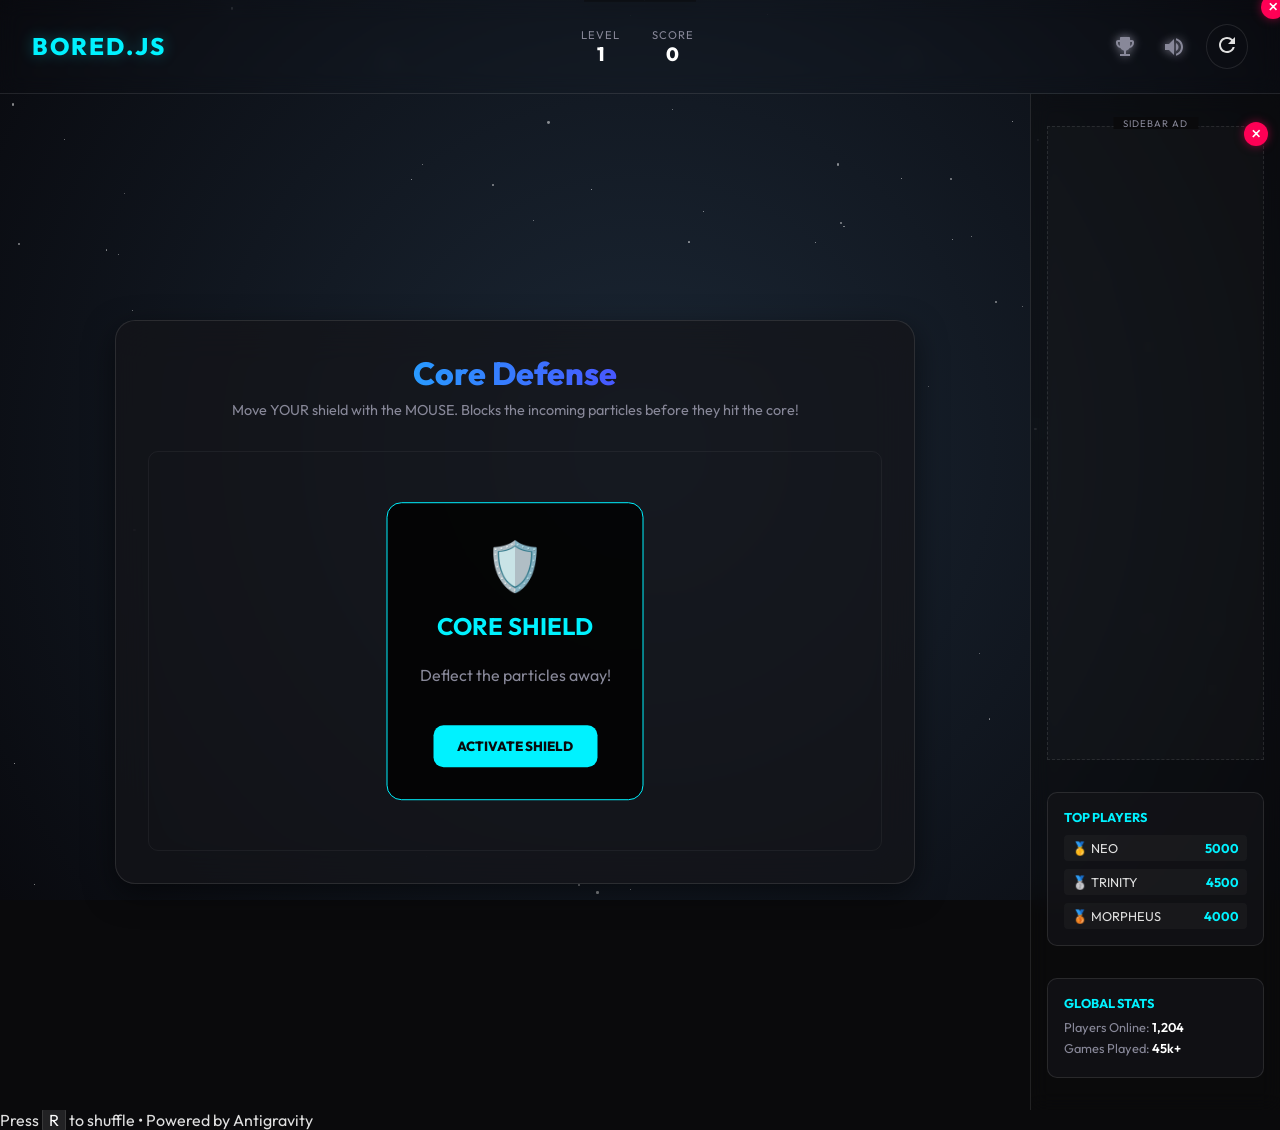
==== index.html @ 51ecec61 "first committ" ====
<!DOCTYPE html>
<html lang="en">
<head>
    <meta charset="UTF-8">
    <meta name="viewport" content="width=device-width, initial-scale=1.0">
    <title>Bored Games | Instant Fun</title>
    <meta name="description" content="Randomized mini-games for when you're bored. Sudoku, Ball Catch, Jump, Run, and Boom!">
    <link rel="preconnect" href="https://fonts.googleapis.com">
    <link rel="preconnect" href="https://fonts.gstatic.com" crossorigin>
    <link href="https://fonts.googleapis.com/css2?family=Outfit:wght@300;400;600;800&family=Space+Grotesk:wght@300;400;700&display=swap" rel="stylesheet">
    <link rel="stylesheet" href="style.css">
    <script async src="https://pagead2.googlesyndication.com/pagead/js/adsbygoogle.js?client=ca-pub-4516629611539617" crossorigin="anonymous"></script>
</head>
<body>
    <div class="stars-container" id="stars"></div>
    
    <header>
        <div class="logo">
            <span class="glitch-text" data-text="BORED.JS">BORED.JS</span>
        </div>
        <div class="stats">
            <div class="stat-item">
                <span class="label">LEVEL</span>
                <span class="value" id="current-level">1</span>
            </div>
            <div class="stat-item">
                <span class="label">SCORE</span>
                <span class="value" id="current-score">0</span>
            </div>
        </div>
        <div class="header-controls">
            <button id="leaderboard-btn" class="icon-btn" title="Leaderboard">
                <svg viewBox="0 0 24 24" width="24" height="24">
                    <path fill="currentColor" d="M19,5h-2V3c0-0.55-0.45-1-1-1H8C7.45,2,7,2.45,7,3v2H5C3.9,5,3,5.9,3,7v1c0,2.55,1.92,4.63,4.39,4.94 C8.09,14.23,9.8,15.2,11,15.68V19H7v2h10v-2h-4v-3.32c1.2-0.48,2.91-1.45,3.61-2.74C19.08,12.63,21,10.55,21,8V7C21,5.9,20.1,5,19,5z M5,8V7h2v3.82C5.84,10.4,5,9.3,5,8z M19,8c0,1.3-0.84,2.4-2,2.82V7h2V8z" />
                </svg>
            </button>
            <button id="mute-btn" class="icon-btn" title="Mute/Unmute">
                <svg id="mute-icon" viewBox="0 0 24 24" width="24" height="24">
                    <path fill="currentColor" d="M14,3.23V5.29C16.89,6.15 19,8.83 19,12C19,15.17 16.89,17.85 14,18.71V20.77C18.03,19.86 21,16.28 21,12C21,7.72 18.03,4.14 14,3.23M16.5,12C16.5,10.23 15.5,8.71 14,7.97V16.02C15.5,15.29 16.5,13.77 16.5,12M3,9V15H7L12,20V4L7,9H3Z" />
                </svg>
            </button>
            <button id="shuffle-btn" class="shuffle-btn" title="Reload New Game">
                <svg viewBox="0 0 24 24" width="24" height="24">
                    <path fill="currentColor" d="M17.65 6.35A7.958 7.958 0 0 0 12 4c-4.42 0-7.99 3.58-7.99 8s3.57 8 7.99 8c3.73 0 6.84-2.55 7.73-6h-2.08A5.99 5.99 0 0 1 12 18c-3.31 0-6-2.69-6-6s2.69-6 6-6c1.66 0 3.14.69 4.22 1.78L13 11h7V4l-2.35 2.35z"/>
                </svg>
            </button>
        </div>
    </header>

    <div id="name-popup" class="ad-popup-overlay hidden">
        <div class="ad-popup-content">
            <h2 style="color: var(--accent-primary)">NEW HIGH SCORE!</h2>
            <p>Enter your hacker alias:</p>
            <input type="text" id="hacker-name" maxlength="15" placeholder="GUEST123" style="width: 100%; margin: 1rem 0; padding: 0.8rem; background: #000; border: 1px solid var(--accent-primary); color: #fff; text-align: center;">
            <button id="save-score-btn" class="btn-primary">UPLOAD SCORE</button>
        </div>
    </div>
    
    <div id="leaderboard-popup" class="ad-popup-overlay hidden">
        <div class="ad-popup-content">
            <button id="close-leaderboard" class="close-btn">&times;</button>
            <h2 style="color: var(--accent-primary); margin-bottom: 2rem;">🏆 TOP HACKERS</h2>
            <div id="popup-leaderboard-list">
                <!-- Sync from App -->
            </div>
        </div>
    </div>

    <div id="content-layout">
        <main id="game-container">
            <div id="loader" class="loader">
                <div class="loader-circle"></div>
                <p>Initializing Game...</p>
            </div>
            <!-- Games will be injected here -->
            <div id="game-canvas-wrapper" class="hidden">
                <div id="game-ui">
                    <h2 id="game-title">Game Title</h2>
                    <p id="game-desc">Game instructions go here.</p>
                </div>
                <div id="canvas-area"></div>
            </div>
        </main>

        <aside id="sidebar">
            <div class="sidebar-ad">
                <button id="close-sidebar-ad" class="close-ad-btn">&times;</button>
                <div class="ad-label">SIDEBAR AD</div>
                <div class="google-ad-vertical">
                    <ins class="adsbygoogle"
                         style="display:inline-block;width:160px;height:600px"
                         data-ad-client="ca-pub-4516629611539617"
                         data-ad-slot="3473233034"></ins>
                    <script>(adsbygoogle = window.adsbygoogle || []).push({});</script>
                </div>
            </div>
            <div class="sidebar-info" id="leaderboard">
                <h3>TOP PLAYERS</h3>
                <div id="leaderboard-list">
                    <!-- Dynamic -->
                </div>
            </div>
            <div class="sidebar-info">
                <h3>GLOBAL STATS</h3>
                <div class="info-item">Players Online: <span class="highlight">1,204</span></div>
                <div class="info-item">Games Played: <span class="highlight">45k+</span></div>
            </div>
        </aside>
    </div>

    <!-- Ad Popup -->
    <div id="ad-popup" class="ad-popup-overlay hidden">
        <div class="ad-popup-content">
            <button id="close-ad-popup" class="close-btn">&times;</button>
            <div class="ad-label">PREMIUM ADVERTISEMENT</div>
            <div class="google-ad-popup-box">
                <ins class="adsbygoogle"
                     style="display:inline-block;width:300px;height:250px"
                     data-ad-client="ca-pub-4516629611539617"
                     data-ad-slot="3473233034"></ins>
                <script>(adsbygoogle = window.adsbygoogle || []).push({});</script>
            </div>
            <p>Support Bored.js by viewing this ad!</p>
        </div>
    </div>

    <footer id="footer-ad-bar">
        <div class="ad-container">
            <div class="google-ad-banner">
                <button id="close-footer-ad" class="close-ad-btn">&times;</button>
                <amp-ad width="100vw" height="320"
                     type="adsense"
                     data-ad-client="ca-pub-4516629611539617"
                     data-ad-slot="3473233034"
                     data-auto-format="mcrspv"
                     data-full-width="">
                  <div overflow=""></div>
                </amp-ad>
                <div class="ad-label">ADVERTISEMENT</div>
            </div>
        </div>
        <p>Press <span class="key">R</span> to shuffle • Powered by Antigravity</p>
    </footer>
    <script async custom-element="amp-ad" src="https://cdn.ampproject.org/v0/amp-ad-0.1.js"></script>

    <!-- Game Scripts -->
    <script src="games/sudoku.js"></script>
    <script src="games/ball-catch.js"></script>
    <script src="games/jump.js"></script>
    <script src="games/run.js"></script>
    <script src="games/boom.js"></script>
    <script src="games/word.js"></script>
    <script src="games/music.js"></script>
    <script src="games/reflex.js"></script>
    <script src="games/memory.js"></script>
    <script src="games/avoid.js"></script>
    <script src="games/snake.js"></script>
    <script src="games/spectrum.js"></script>
    <script src="games/animal.js"></script>
    <script src="games/stack.js"></script>
    <script src="games/bricks.js"></script>
    <script src="games/lasers.js"></script>
    <script src="games/pong.js"></script>
    <script src="games/floppy.js"></script>
    <script src="games/hacking.js"></script>
    <script src="games/bitmatch.js"></script>
    <script src="games/catcher.js"></script>
    <script src="games/mines.js"></script>
    <script src="games/orbital.js"></script>
    <script src="games/flood.js"></script>
    <script src="games/pulse.js"></script>
    <script src="games/clicker.js"></script>
    <script src="games/strike.js"></script>
    <script src="games/slide.js"></script>
    <script src="games/mastermind.js"></script>
    <script src="games/hanoi.js"></script>
    <script src="games/lights.js"></script>
    <script src="games/math.js"></script>
    <script src="games/shape.js"></script>
    <script src="games/mirror.js"></script>
    <script src="app.js"></script>
</body>
</html>
---- style.css ----
:root {
    --bg-dark: #0a0a0c;
    --bg-panel: rgba(20, 20, 25, 0.7);
    --accent-primary: #00f2ff;
    --accent-secondary: #7000ff;
    --text-main: #e0e0e0;
    --text-muted: #888899;
    --glass-border: rgba(255, 255, 255, 0.1);
    --neon-shadow: 0 0 15px rgba(0, 242, 255, 0.3);
}

* {
    margin: 0;
    padding: 0;
    box-sizing: border-box;
    font-family: 'Outfit', sans-serif;
}

body {
    background-color: var(--bg-dark);
    color: var(--text-main);
    min-height: 100vh;
    overflow-x: hidden;
    overflow-y: auto;
    display: flex;
    flex-direction: column;
}

/* Background Stars */
.stars-container {
    position: fixed;
    top: 0;
    left: 0;
    width: 100%;
    height: 100%;
    z-index: -1;
    background: radial-gradient(circle at center, #1b2735 0%, #090a0f 100%);
}

.star {
    position: absolute;
    background: white;
    border-radius: 50%;
    opacity: 0.5;
    animation: twinkle var(--duration) infinite ease-in-out;
}

@keyframes twinkle {
    0%, 100% { opacity: 0.3; transform: scale(1); }
    50% { opacity: 1; transform: scale(1.2); }
}

/* Layout */
header {
    padding: 1.5rem 2rem;
    display: flex;
    justify-content: space-between;
    align-items: center;
    backdrop-filter: blur(10px);
    border-bottom: 1px solid var(--glass-border);
    z-index: 10;
}

.logo {
    font-family: 'Space Grotesk', sans-serif;
    font-weight: 800;
    font-size: 1.5rem;
    letter-spacing: 2px;
}

.glitch-text {
    position: relative;
    color: var(--accent-primary);
    text-shadow: var(--neon-shadow);
}

.stats {
    display: flex;
    gap: 2rem;
}

.stat-item {
    display: flex;
    flex-direction: column;
    align-items: center;
}

.stat-item .label {
    font-size: 0.7rem;
    color: var(--text-muted);
    letter-spacing: 1px;
}

.stat-item .value {
    font-size: 1.2rem;
    font-weight: 800;
    color: #fff;
}

.header-controls {
    display: flex;
    gap: 15px;
    align-items: center;
}

.icon-btn {
    background: none;
    border: none;
    color: var(--text-muted);
    cursor: pointer;
    transition: color 0.3s, transform 0.2s;
    padding: 5px;
    display: flex;
    align-items: center;
    justify-content: center;
}

.icon-btn:hover {
    color: var(--accent-primary);
    transform: scale(1.1);
}

.icon-btn svg {
    filter: drop-shadow(0 0 5px currentColor);
}

.shuffle-btn {
    background: none;
    border: 1px solid var(--glass-border);
    color: var(--text-main);
    padding: 0.5rem;
    border-radius: 50%;
    cursor: pointer;
    transition: all 0.3s cubic-bezier(0.4, 0, 0.2, 1);
}

.shuffle-btn:hover {
    background: var(--accent-primary);
    color: var(--bg-dark);
    box-shadow: 0 0 20px rgba(0, 242, 255, 0.5);
    transform: rotate(180deg);
}

/* Main Container */
#content-layout {
    flex: 1;
    display: flex;
    overflow: hidden;
}

#game-container {
    flex: 1;
    display: flex;
    justify-content: center;
    align-items: center;
    padding: 1rem 2rem;
    position: relative;
    overflow-y: auto;
}

.loader {
    display: flex;
    flex-direction: column;
    align-items: center;
    gap: 1rem;
}

.loader-circle {
    width: 60px;
    height: 60px;
    border: 3px solid transparent;
    border-top-color: var(--accent-primary);
    border-bottom-color: var(--accent-secondary);
    border-radius: 50%;
    animation: rotate 1.5s linear infinite;
}

@keyframes rotate {
    from { transform: rotate(0deg); }
    to { transform: rotate(360deg); }
}

#game-canvas-wrapper {
    width: 100%;
    max-width: 800px;
    background: var(--bg-panel);
    backdrop-filter: blur(20px);
    border: 1px solid var(--glass-border);
    border-radius: 20px;
    padding: 2rem;
    box-shadow: 0 10px 30px rgba(0, 0, 0, 0.5);
    transition: opacity 0.4s ease, transform 0.4s cubic-bezier(0.175, 0.885, 0.32, 1.275);
    animation: fadeIn 0.6s ease-out;
}

.hidden {
    opacity: 0;
    transform: translateY(20px);
    pointer-events: none;
}

#game-ui {
    margin-bottom: 2rem;
    text-align: center;
}

#game-title {
    font-size: 2rem;
    font-weight: 800;
    margin-bottom: 0.5rem;
    background: linear-gradient(90deg, var(--accent-primary), var(--accent-secondary));
    -webkit-background-clip: text;
    background-clip: text;
    -webkit-text-fill-color: transparent;
}

#game-desc {
    color: var(--text-muted);
    font-size: 0.9rem;
}

#canvas-area {
    width: 100%;
    min-height: 400px;
    display: flex;
    justify-content: center;
    align-items: center;
    position: relative;
    border: 1px solid rgba(255, 255, 255, 0.05);
    border-radius: 10px;
    overflow: hidden;
}

#sidebar {
    width: 250px;
    background: rgba(10, 10, 12, 0.4);
    backdrop-filter: blur(10px);
    border-left: 1px solid var(--glass-border);
    padding: 2rem 1rem;
    display: flex;
    flex-direction: column;
    gap: 2rem;
    overflow-y: auto;
    z-index: 5;
    transition: all 0.8s cubic-bezier(0.19, 1, 0.22, 1);
}

#sidebar.ad-hidden {
    width: 0;
    padding: 0;
    opacity: 0;
    border-left: none;
    pointer-events: none;
}

#footer-ad-bar {
    transition: all 0.8s ease;
    max-height: 500px;
    overflow: hidden;
}

#footer-ad-bar.ad-hidden {
    max-height: 50px; /* Keep a bit for credits or hide completely */
}

#footer-ad-bar.ad-hidden .ad-container {
    display: none;
}

.close-ad-btn {
    position: absolute;
    top: -5px;
    right: -5px;
    width: 24px;
    height: 24px;
    background: #ff0055;
    color: #fff;
    border: none;
    border-radius: 50%;
    cursor: pointer;
    font-size: 1.2rem;
    line-height: 1;
    z-index: 100;
    display: flex;
    justify-content: center;
    align-items: center;
    box-shadow: 0 0 10px rgba(255, 0, 85, 0.5);
    transition: opacity 0.3s;
}

.close-ad-btn.hidden {
    display: none;
}

#leaderboard-list {
    display: flex;
    flex-direction: column;
    gap: 8px;
    margin-top: 10px;
}

.leaderboard-item {
    display: flex;
    justify-content: space-between;
    font-size: 0.8rem;
    padding: 5px 8px;
    background: rgba(255, 255, 255, 0.03);
    border-radius: 4px;
}

.leaderboard-name {
    color: var(--text-main);
}

.leaderboard-score {
    color: var(--accent-primary);
    font-weight: 700;
}

.sidebar-ad {
    background: rgba(255, 255, 255, 0.02);
    border: 1px dashed var(--glass-border);
    padding: 1rem;
    position: relative;
    display: flex;
    flex-direction: column;
    align-items: center;
    min-height: 400px;
}

.sidebar-info {
    padding: 1rem;
    background: var(--bg-panel);
    border-radius: 10px;
    border: 1px solid var(--glass-border);
}

.sidebar-info h3 {
    font-size: 0.8rem;
    margin-bottom: 0.5rem;
    color: var(--accent-primary);
}

.info-item {
    font-size: 0.8rem;
    color: var(--text-muted);
    margin-bottom: 5px;
}

.highlight {
    color: #fff;
    font-weight: 600;
}

.google-ad-vertical {
    display: flex;
    justify-content: center;
}

/* Ad Popup */
.ad-popup-overlay {
    position: fixed;
    top: 0;
    left: 0;
    width: 100%;
    height: 100%;
    background: rgba(0, 0, 0, 0.9);
    z-index: 1000;
    display: flex;
    justify-content: center;
    align-items: center;
    transition: all 0.4s ease;
}

.ad-popup-overlay.hidden {
    opacity: 0;
    pointer-events: none;
    transform: scale(0.9);
}

.ad-popup-content {
    background: #111;
    padding: 3rem 2rem 2rem;
    border-radius: 20px;
    border: 2px solid var(--accent-secondary);
    box-shadow: 0 0 50px rgba(112, 0, 255, 0.3);
    position: relative;
    text-align: center;
    max-width: 400px;
}

.google-ad-popup-box {
    margin: 1.5rem 0;
    background: #000;
    width: 300px;
    height: 250px;
    display: flex;
    align-items: center;
    justify-content: center;
}

.ad-popup-content p {
    font-size: 0.8rem;
    color: var(--text-muted);
}

.close-btn {
    position: absolute;
    top: 15px;
    right: 15px;
    background: none;
    border: none;
    color: var(--text-muted);
    font-size: 2rem;
    cursor: pointer;
    line-height: 1;
}

.close-btn:hover {
    color: #fff;
}

.ad-label {
    position: absolute;
    top: -10px;
    left: 50%;
    transform: translateX(-50%);
    background: var(--bg-dark);
    padding: 0 10px;
    font-size: 0.6rem;
    letter-spacing: 1px;
    color: var(--text-muted);
}

.key {
    background: rgba(255, 255, 255, 0.1);
    padding: 2px 6px;
    border-radius: 4px;
    border: 1px solid var(--glass-border);
    color: #fff;
}

/* Game Specific Styles */
canvas {
    max-width: 100%;
}

/* Sudoku Grid */
.sudoku-grid {
    display: grid;
    grid-template-columns: repeat(4, 1fr);
    gap: 5px;
    width: 300px;
    margin: 0 auto;
}

.sudoku-cell {
    width: 70px;
    height: 70px;
    background: rgba(255, 255, 255, 0.05);
    border: 1px solid var(--glass-border);
    display: flex;
    justify-content: center;
    align-items: center;
    font-size: 1.5rem;
    font-weight: 600;
    cursor: pointer;
    transition: all 0.2s;
    outline: none;
    color: #fff;
}

.sudoku-cell:hover {
    background: rgba(255, 255, 255, 0.1);
}

.sudoku-cell.fixed {
    color: var(--accent-primary);
    cursor: default;
}

.sudoku-cell.focused {
    border-color: var(--accent-primary);
    box-shadow: inset 0 0 10px rgba(0, 242, 255, 0.2);
}

/* Message Styles */
.game-over-msg {
    position: absolute;
    top: 50%;
    left: 50%;
    transform: translate(-50%, -50%);
    background: rgba(0, 0, 0, 0.8);
    padding: 2rem;
    border-radius: 15px;
    border: 1px solid var(--accent-primary);
    text-align: center;
    z-index: 100;
}

.btn-primary {
    background: var(--accent-primary);
    color: var(--bg-dark);
    border: none;
    padding: 0.8rem 1.5rem;
    border-radius: 10px;
    font-weight: 800;
    cursor: pointer;
    margin-top: 1rem;
    transition: transform 0.2s;
}

@keyframes pulse-bgm {
    from { filter: brightness(1) drop-shadow(0 0 10px rgba(0, 242, 255, 0.5)); transform: scale(0.95); }
    to { filter: brightness(1.5) drop-shadow(0 0 30px rgba(0, 242, 255, 1)); transform: scale(1.05); }
}
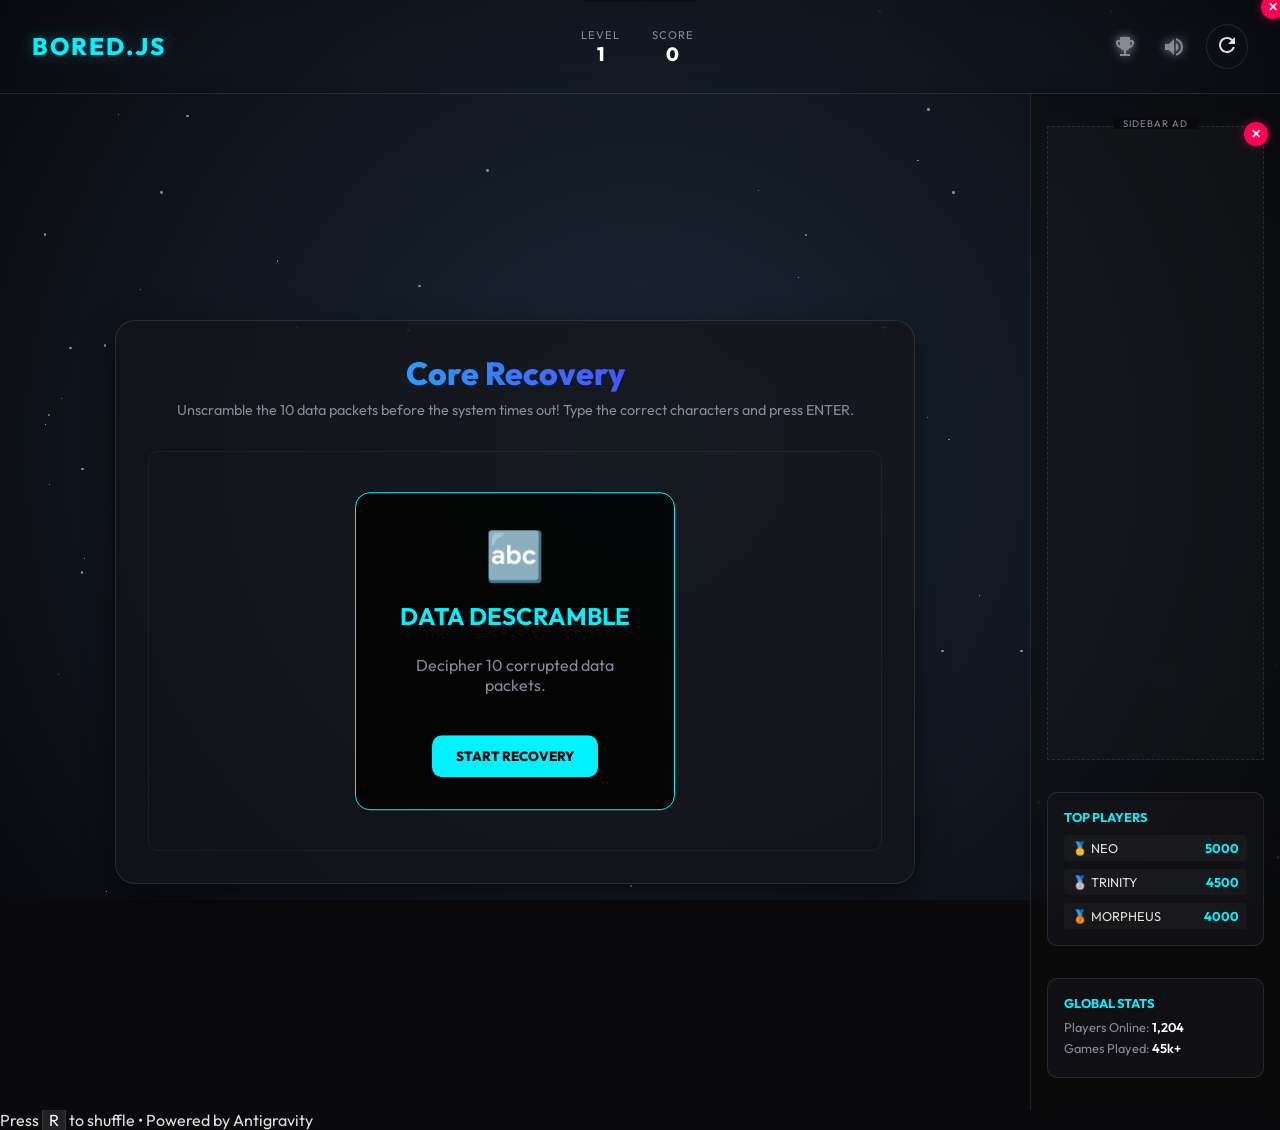
==== commit b3cbacc3: "responsive" ====
--- a/index.html
+++ b/index.html
@@ -79,6 +79,17 @@
                     <p id="game-desc">Game instructions go here.</p>
                 </div>
                 <div id="canvas-area"></div>
+                
+                <!-- Mobile Controls -->
+                <div id="mobile-controls">
+                    <button id="btn-up" class="dpad-btn">▲</button>
+                    <div class="dpad-row">
+                        <button id="btn-left" class="dpad-btn">◀</button>
+                        <button id="btn-action" class="dpad-btn action">●</button>
+                        <button id="btn-right" class="dpad-btn">▶</button>
+                    </div>
+                    <button id="btn-down" class="dpad-btn">▼</button>
+                </div>
             </div>
         </main>
 
--- a/style.css
+++ b/style.css
@@ -496,6 +496,22 @@
     border: 1px solid var(--accent-primary);
     text-align: center;
     z-index: 100;
+    max-width: 90%;
+    width: 320px;
+    max-height: 95%;
+    overflow-y: auto;
+    box-sizing: border-box;
+    display: flex;
+    flex-direction: column;
+    align-items: center;
+}
+
+.game-over-msg div {
+    display: flex;
+    flex-wrap: wrap;
+    justify-content: center;
+    gap: 10px;
+    width: 100%;
 }
 
 .btn-primary {
@@ -508,9 +524,152 @@
     cursor: pointer;
     margin-top: 1rem;
     transition: transform 0.2s;
+    touch-action: manipulation;
+    pointer-events: auto;
+    position: relative;
+    z-index: 1000;
 }
 
 @keyframes pulse-bgm {
     from { filter: brightness(1) drop-shadow(0 0 10px rgba(0, 242, 255, 0.5)); transform: scale(0.95); }
     to { filter: brightness(1.5) drop-shadow(0 0 30px rgba(0, 242, 255, 1)); transform: scale(1.05); }
 }
+
+/* Responsive Media Queries */
+@media (max-width: 900px) {
+    #content-layout {
+        flex-direction: column;
+        overflow-y: auto;
+    }
+    
+    #sidebar {
+        width: 100%;
+        border-left: none;
+        border-top: 1px solid var(--glass-border);
+        padding: 1rem;
+        flex-direction: row;
+        flex-wrap: wrap;
+        justify-content: space-between;
+    }
+    
+    .sidebar-ad {
+        min-height: auto;
+        width: 100%;
+        margin-bottom: 1rem;
+    }
+    
+    .sidebar-info {
+        flex: 1;
+        min-width: 250px;
+        margin: 0.5rem;
+    }
+}
+
+@media (max-width: 600px) {
+    header {
+        flex-direction: column;
+        gap: 1rem;
+        text-align: center;
+        padding: 1rem;
+    }
+    
+    .stats {
+        width: 100%;
+        justify-content: center;
+    }
+    
+    #game-canvas-wrapper {
+        padding: 1rem;
+        border-radius: 10px;
+    }
+    
+    #game-title {
+        font-size: 1.5rem;
+    }
+
+    #canvas-area {
+        min-height: 350px;
+    }
+    
+    .game-over-msg {
+        padding: 1.5rem;
+        width: 95%;
+    }
+    .game-over-msg p {
+        margin: 0.5rem 0 !important;
+        font-size: 0.9rem;
+    }
+    .btn-primary {
+        padding: 0.6rem 1rem;
+        margin-top: 0.5rem;
+    }
+    
+    .sudoku-grid {
+        width: 100%;
+        max-width: 300px;
+    }
+    
+    .sudoku-cell {
+        width: 100%;
+        height: auto;
+        aspect-ratio: 1/1;
+        font-size: 1.2rem;
+    }
+    
+    canvas {
+        width: 100% !important;
+        height: auto !important;
+    }
+}
+
+#mobile-controls {
+    display: none;
+    flex-direction: column;
+    align-items: center;
+    gap: 10px;
+    margin-top: 2rem;
+    user-select: none;
+}
+
+.dpad-row {
+    display: flex;
+    gap: 10px;
+}
+
+.dpad-btn {
+    width: 50px;
+    height: 50px;
+    background: rgba(255, 255, 255, 0.05);
+    border: 1px solid var(--accent-primary);
+    color: var(--accent-primary);
+    border-radius: 12px;
+    font-size: 1.5rem;
+    display: flex;
+    justify-content: center;
+    align-items: center;
+    cursor: pointer;
+    backdrop-filter: blur(5px);
+    transition: all 0.1s;
+}
+
+.dpad-btn:active {
+    background: var(--accent-primary);
+    color: var(--bg-dark);
+    transform: scale(0.9);
+}
+
+.dpad-btn.action {
+    border-color: var(--accent-secondary);
+    color: var(--accent-secondary);
+}
+
+.dpad-btn.action:active {
+    background: var(--accent-secondary);
+    color: #fff;
+}
+
+@media (max-width: 600px) {
+    #mobile-controls {
+        display: flex;
+    }
+}
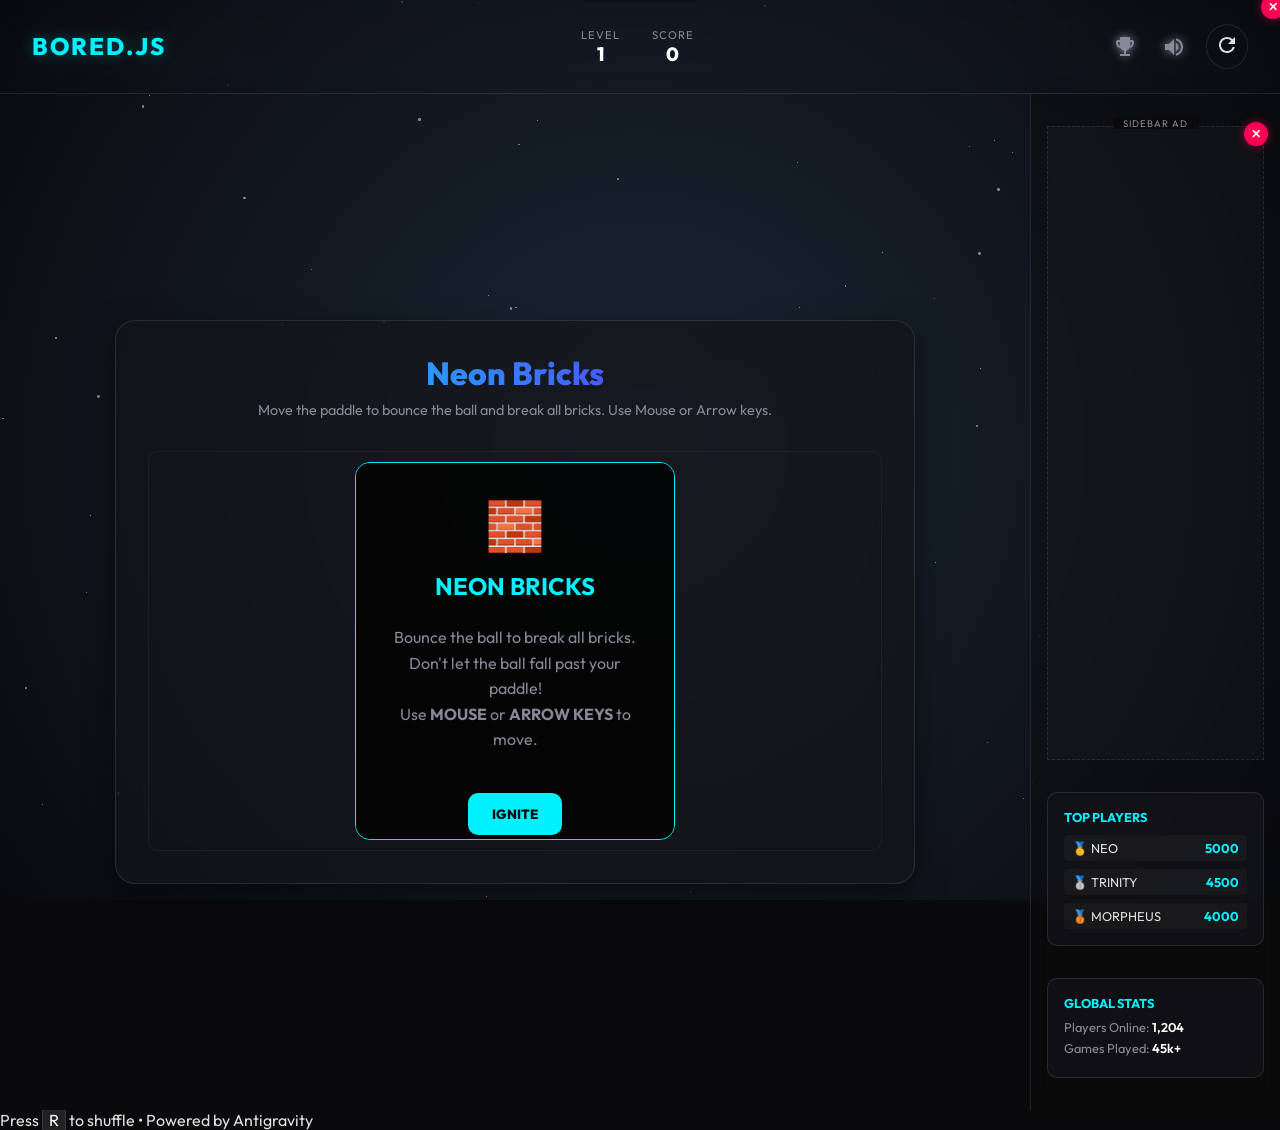
==== commit fa0b1f07: "responsiv" ====
--- a/index.html
+++ b/index.html
@@ -132,6 +132,21 @@
                 <script>(adsbygoogle = window.adsbygoogle || []).push({});</script>
             </div>
             <p>Support Bored.js by viewing this ad!</p>
+        </div>
+    </div>
+
+    <!-- Mobile Warning Popup -->
+    <div id="mobile-warning-popup" class="ad-popup-overlay hidden">
+        <div class="ad-popup-content" style="max-width: 330px; text-align: center;">
+            <button id="close-mobile-warning" class="close-btn" style="z-index: 10;">&times;</button>
+            <h2 style="color: #ff0055; margin-bottom: 1rem;">⚠️ DEVICE NOTICE</h2>
+            <p style="color: var(--text-main); font-size: 1.2rem; line-height: 1.5; margin-bottom: 1rem;">
+                For the best experience, please play <strong>Bored.js</strong> on a laptop or desktop system!
+            </p>
+            <p style="color: var(--text-muted); font-size: 0.85rem; margin-bottom: 1rem;">
+                Some games may be difficult to control or view properly on small screens.
+            </p>
+            <button id="ack-mobile-warning" class="btn-primary" style="margin-top: 0.5rem; width: 100%;">I UNDERSTAND</button>
         </div>
     </div>
 
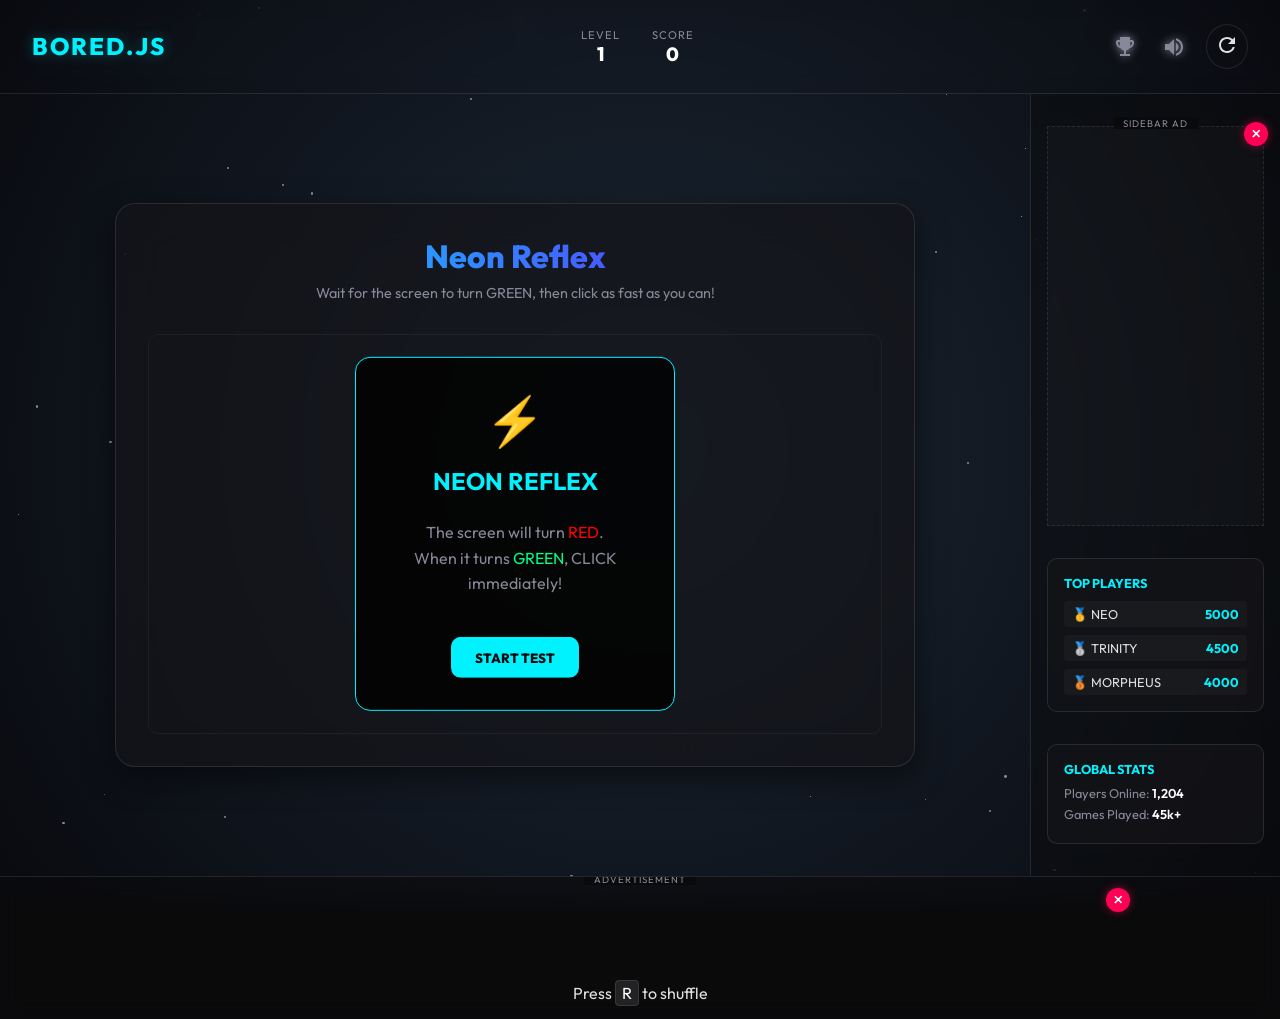
==== commit b373404d: "last corrections" ====
--- a/index.html
+++ b/index.html
@@ -99,9 +99,11 @@
                 <div class="ad-label">SIDEBAR AD</div>
                 <div class="google-ad-vertical">
                     <ins class="adsbygoogle"
-                         style="display:inline-block;width:160px;height:600px"
+                         style="display:block"
                          data-ad-client="ca-pub-4516629611539617"
-                         data-ad-slot="3473233034"></ins>
+                         data-ad-slot="3473233034"
+                         data-ad-format="auto"
+                         data-full-width-responsive="true"></ins>
                     <script>(adsbygoogle = window.adsbygoogle || []).push({});</script>
                 </div>
             </div>
@@ -154,20 +156,18 @@
         <div class="ad-container">
             <div class="google-ad-banner">
                 <button id="close-footer-ad" class="close-ad-btn">&times;</button>
-                <amp-ad width="100vw" height="320"
-                     type="adsense"
+                <ins class="adsbygoogle"
+                     style="display:block"
                      data-ad-client="ca-pub-4516629611539617"
                      data-ad-slot="3473233034"
-                     data-auto-format="mcrspv"
-                     data-full-width="">
-                  <div overflow=""></div>
-                </amp-ad>
+                     data-ad-format="auto"
+                     data-full-width-responsive="true"></ins>
                 <div class="ad-label">ADVERTISEMENT</div>
             </div>
         </div>
-        <p>Press <span class="key">R</span> to shuffle • Powered by Antigravity</p>
+        <p>Press <span class="key">R</span> to shuffle</p>
     </footer>
-    <script async custom-element="amp-ad" src="https://cdn.ampproject.org/v0/amp-ad-0.1.js"></script>
+
 
     <!-- Game Scripts -->
     <script src="games/sudoku.js"></script>
--- a/style.css
+++ b/style.css
@@ -257,14 +257,37 @@
     transition: all 0.8s ease;
     max-height: 500px;
     overflow: hidden;
+    background: rgba(10, 10, 12, 0.6);
+    backdrop-filter: blur(10px);
+    border-top: 1px solid var(--glass-border);
+    padding: 1rem 0;
+    text-align: center;
+    position: relative;
+    z-index: 10;
 }
 
 #footer-ad-bar.ad-hidden {
     max-height: 50px; /* Keep a bit for credits or hide completely */
+    padding: 0.5rem 0;
 }
 
 #footer-ad-bar.ad-hidden .ad-container {
     display: none;
+}
+
+.google-ad-banner {
+    position: relative;
+    width: 100%;
+    max-width: 970px;
+    margin: 0 auto;
+    min-height: 90px;
+    display: flex;
+    justify-content: center;
+    align-items: center;
+}
+
+.google-ad-banner .ad-label {
+    top: -20px;
 }
 
 .close-ad-btn {
@@ -355,6 +378,8 @@
 .google-ad-vertical {
     display: flex;
     justify-content: center;
+    width: 100%;
+    min-height: 250px;
 }
 
 /* Ad Popup */
@@ -556,6 +581,11 @@
         min-height: auto;
         width: 100%;
         margin-bottom: 1rem;
+        padding: 1rem 0;
+    }
+    
+    .google-ad-vertical {
+        min-height: 100px; /* For mobile banners */
     }
     
     .sidebar-info {
